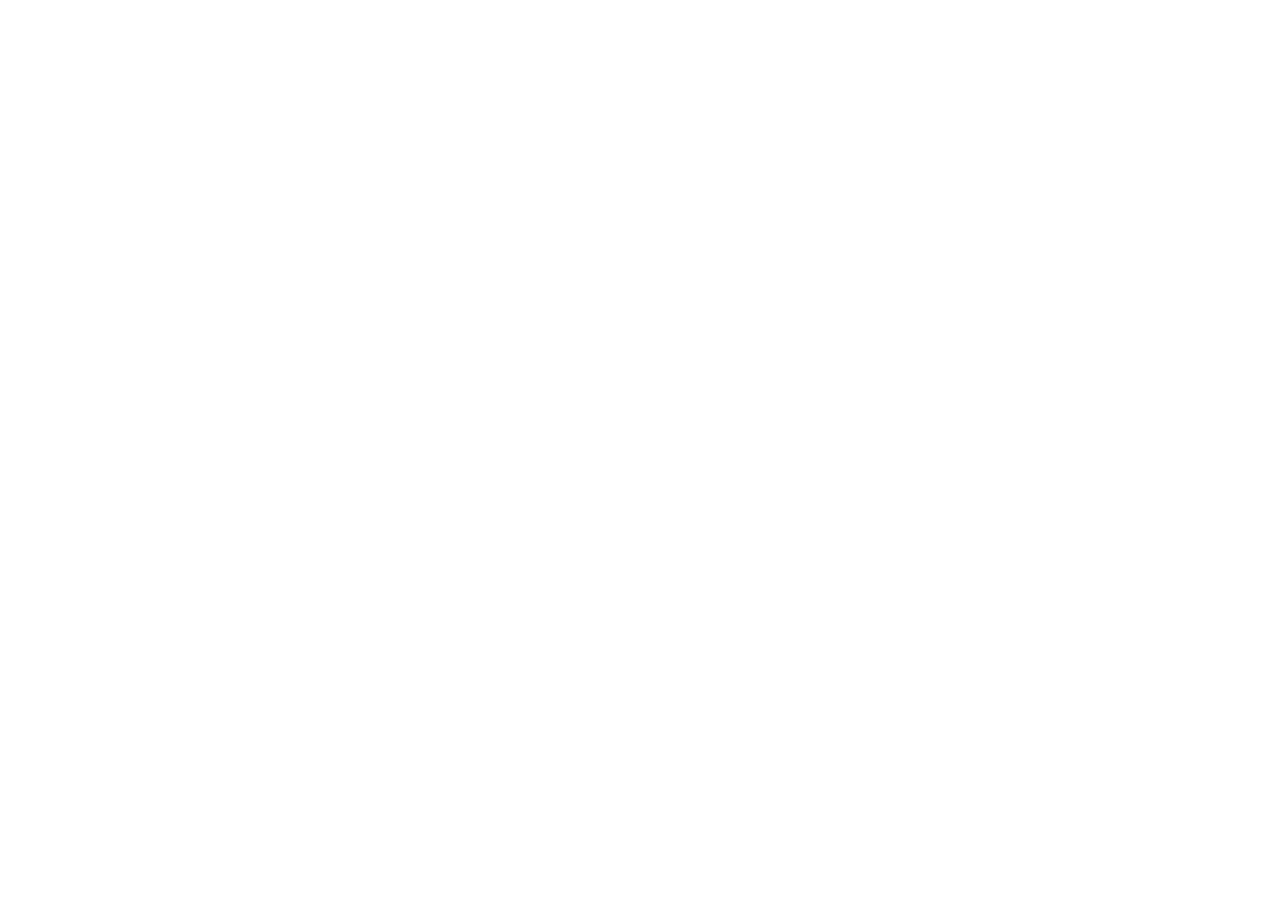
==== index.html @ 25b359d4 "Add files via upload" ====
<!doctype html>
<html lang="ne" data-lang="ne">
<head>
  <meta charset="utf-8">
  <meta name="viewport" content="width=device-width, initial-scale=1">
  <title>Shree Bidyeshwor Secondary School</title>
  <meta name="description" content="Official website of Shree Bidyeshwor Secondary School">
  <link rel="icon" type="image/jpeg" href="assets/logo.jpg">
  <link rel="apple-touch-icon" href="assets/logo.jpg">
  <link rel="stylesheet" href="style.css">
  <script src="script.js" defer></script>
</head>
<body>

<nav class="nav">
  <div class="container nav__wrap">
    <a class="brand" href="index.html">
      <img src="assets/logo.jpg" alt="School logo" class="brand__logo">
      <div class="brand__copy">
        <strong data-lang="ne">श्री विद्येश्वर माध्यमिक विद्यालय</strong>
        <strong data-lang="en">Shree Bidyeshwor Secondary School</strong>
        <span data-lang="ne">टेम्केमैयुङ–८, गोगने, भोजपुर, कोशी प्रदेश, नेपाल</span>
        <span data-lang="en">Temkemaiyung-8, Gogane, Bhojpur, Koshi Province, Nepal</span>
      </div>
    </a>

    <button class="nav__toggle" aria-label="Toggle menu" onclick="toggleMenu()">☰</button>

    <div class="nav__menu" id="navMenu">
      <a class="active" href="index.html">Home / गृहपृष्ठ</a><a class="" href="about.html">About / परिचय</a><a class="" href="academics.html">Academics / शैक्षिक</a><a class="" href="teachers.html">Teachers / शिक्षक</a><a class="" href="achievements.html">Achievements / उपलब्धि</a><a class="" href="gallery.html">Gallery / ग्यालरी</a><a class="" href="notices.html">Notices / सूचना</a><a class="" href="downloads.html">Downloads / डाउनलोड</a><a class="" href="contact.html">Contact / सम्पर्क</a>
      <div class="nav__lang">
        <button class="langbtn" onclick="setLang('ne')">नेपाली</button>
        <button class="langbtn langbtn--soft" onclick="setLang('en')">English</button>
      </div>
    </div>
  </div>
</nav>


<main>
  
<section class="hero">
  <div class="container hero__panel">
    <div class="hero__inner">
      <div>
        <div class="hero__badge" data-lang="ne">८५ वर्षको शैक्षिक यात्रा</div>
        <div class="hero__badge" data-lang="en">85 years of educational service</div>
        <h1 class="hero__title" data-lang="ne">श्री विद्येश्वर माध्यमिक विद्यालय</h1>
        <h1 class="hero__title" data-lang="en">Shree Bidyeshwor Secondary School</h1>
        <p class="hero__lead" data-lang="ne">ज्ञान, अनुशासन र संस्कारसहित गुणस्तरीय शिक्षा — टेम्केमैयुङ–८, गोगने, भोजपुर, कोशी प्रदेश, नेपाल मा अवस्थित विद्यालयले समुदायको सहयोगमा निरन्तर उत्कृष्टता हासिल गर्दै आएको छ।</p>
        <p class="hero__lead" data-lang="en">Quality Education with Knowledge, Discipline and Values — Located in Temkemaiyung-8, Gogane, Bhojpur, Koshi Province, Nepal, the school continues to excel with strong community support.</p>
        <div class="hero__actions">
          <a class="btn btn--light" href="about.html">About Us / हाम्रो बारेमा</a>
          <a class="btn btn--outline" href="contact.html">Contact / सम्पर्क</a>
        </div>
      </div>
      <div class="hero__media">
        <img id="heroImage" src="assets/campus-1.jpg" alt="School image">
        <div class="hero__caption" id="heroCaption">विद्यालयको मुख्य भवन</div>
      </div>
    </div>
  </div>
</section>
  <section class="section">
    <div class="container">
      <div class="section__head">
        <div>
          <h2 data-lang="ne">मुख्य तथ्याङ्क</h2>
          <h2 data-lang="en">School Facts</h2>
          <p data-lang="ne">विद्यालयका महत्वपूर्ण सूचकहरू</p>
          <p data-lang="en">Important school indicators</p>
        </div>
      </div>
      <div class="grid grid--cards">
        <div class="card stat"><strong>1998 B.S.</strong><span data-lang="ne">स्थापना</span><span data-lang="en">Established</span></div>
        <div class="card stat"><strong>300+</strong><span data-lang="ne">विद्यार्थी</span><span data-lang="en">Students</span></div>
        <div class="card stat"><strong>18</strong><span data-lang="ne">शिक्षक/कर्मचारी</span><span data-lang="en">Staff</span></div>
        <div class="card stat"><strong>100%</strong><span data-lang="ne">SEE 2082</span><span data-lang="en">SEE 2082</span></div>
        <div class="card stat"><strong>Top</strong><span data-lang="ne">जिल्ला प्रथम</span><span data-lang="en">District Top</span></div>
      </div>
    </div>
  </section>

  <section class="section">
    <div class="container grid cols-2">
      <article class="card note">
        <h2 data-lang="ne">प्रधानाध्यापकको सन्देश</h2>
        <h2 data-lang="en">Principal's Message</h2>
        <p data-lang="ne">पूर्ण कुमारी प्रधानको नेतृत्वमा विद्यालयले गुणस्तरीय शिक्षासँगै अनुशासन, संस्कार र विद्यार्थीको सर्वाङ्गीण विकासलाई प्राथमिकता दिएको छ।</p>
        <p data-lang="en">Under Principal Purna Kumari Pradhan, the school emphasizes quality education, discipline, values, and holistic student development.</p>
      </article>
      <article class="card">
        <h2 data-lang="ne">सूचना पाटी</h2>
        <h2 data-lang="en">Notice Board</h2>
        <ul class="list">
          <li data-lang="ne">भर्ना, परीक्षा र छात्रवृत्ति सम्बन्धी सूचनाहरू यहीँ प्रकाशित हुनेछ।</li>
          <li data-lang="en">Admission, exam, and scholarship notices will be published here.</li>
          <li data-lang="ne">विद्यालयका कार्यक्रम र गतिविधिहरू नियमित अपडेट गरिनेछ।</li>
          <li data-lang="en">School events and activities will be updated regularly.</li>
        </ul>
      </article>
    </div>
  </section>

  <section class="section">
    <div class="container">
      <div class="section__head">
        <div>
          <h2 data-lang="ne">भर्खरका गतिविधिहरू</h2>
          <h2 data-lang="en">Recent Activities</h2>
          <p data-lang="ne">विद्यालयका तस्बिर र कार्यक्रमहरू</p>
          <p data-lang="en">School photos and events</p>
        </div>
      </div>
      <div class="media-grid">
        <figure class="span-6"><img src="assets/campus-1.jpg" alt="Campus 1"><figcaption data-lang="ne">विद्यालयको मुख्य भवन</figcaption><figcaption data-lang="en">Main school building</figcaption></figure>
        <figure class="span-6"><img src="assets/campus-2.jpg" alt="Campus 2"><figcaption data-lang="ne">शैक्षिक गतिविधि</figcaption><figcaption data-lang="en">Academic activity</figcaption></figure>
        <figure class="span-4"><img src="assets/campus-3.jpg" alt="Campus 3"><figcaption data-lang="ne">विद्यार्थी उपलब्धि</figcaption><figcaption data-lang="en">Student achievement</figcaption></figure>
        <figure class="span-4"><img src="assets/campus-4.jpg" alt="Campus 4"><figcaption data-lang="ne">समारोह तथा कार्यक्रम</figcaption><figcaption data-lang="en">Ceremony and events</figcaption></figure>
        <figure class="span-4"><img src="assets/logo.jpg" alt="Logo"><figcaption data-lang="ne">विद्यालय लोगो</figcaption><figcaption data-lang="en">School logo</figcaption></figure>
      </div>
    </div>
  </section>
</main>


<footer class="footer">
  <div class="container footer__grid">
    <div>
      <h3 data-lang="ne">श्री विद्येश्वर माध्यमिक विद्यालय</h3>
      <h3 data-lang="en">Shree Bidyeshwor Secondary School</h3>
      <p data-lang="ne">टेम्केमैयुङ–८, गोगने, भोजपुर, कोशी प्रदेश, नेपाल</p>
      <p data-lang="en">Temkemaiyung-8, Gogane, Bhojpur, Koshi Province, Nepal</p>
      <div class="social">
        <a class="social__link" href="https://www.facebook.com/share/189mHwxmXG/" target="_blank" rel="noreferrer">
          <svg viewBox="0 0 24 24" aria-hidden="true"><path d="M13.5 22v-8h2.7l.4-3.1h-3.1V8.8c0-.9.3-1.5 1.6-1.5h1.7V4.6c-.3 0-1.3-.1-2.5-.1-2.5 0-4.3 1.5-4.3 4.3V11H7.2V14h2.8v8h3.5z"/></svg>
          <span>Facebook</span>
        </a>
        <a class="social__link" href="https://www.google.com/maps?q=27.146269444444442,86.96556666666667" target="_blank" rel="noreferrer">
          <svg viewBox="0 0 24 24" aria-hidden="true"><path d="M12 2a7 7 0 0 0-7 7c0 5 7 13 7 13s7-8 7-13a7 7 0 0 0-7-7zm0 10.2A3.2 3.2 0 1 1 12 6.8a3.2 3.2 0 0 1 0 6.4z"/></svg>
          <span>Map</span>
        </a>
      </div>
    </div>
    <div>
      <h4 data-lang="ne">सम्पर्क</h4>
      <h4 data-lang="en">Contact</h4>
      <p><svg viewBox="0 0 24 24" aria-hidden="true"><path d="M6.6 10.8a15.4 15.4 0 0 0 6.6 6.6l2.2-2.2a1 1 0 0 1 1-.2 11 11 0 0 0 3.5.6 1 1 0 0 1 1 1V21a1 1 0 0 1-1 1A19 19 0 0 1 3 5a1 1 0 0 1 1-1h4.4a1 1 0 0 1 1 1 11 11 0 0 0 .6 3.5 1 1 0 0 1-.2 1l-2.2 2.3z"/></svg> 9842107319</p>
      <p><svg viewBox="0 0 24 24" aria-hidden="true"><path d="M6.6 10.8a15.4 15.4 0 0 0 6.6 6.6l2.2-2.2a1 1 0 0 1 1-.2 11 11 0 0 0 3.5.6 1 1 0 0 1 1 1V21a1 1 0 0 1-1 1A19 19 0 0 1 3 5a1 1 0 0 1 1-1h4.4a1 1 0 0 1 1 1 11 11 0 0 0 .6 3.5 1 1 0 0 1-.2 1l-2.2 2.3z"/></svg> 9864689645</p>
      <p>bidyeshworsec@gmail.com</p>
    </div>
    <div>
      <h4 data-lang="ne">छिटो लिङ्क</h4>
      <h4 data-lang="en">Quick Links</h4>
      <p><a href="notices.html">Notice Board</a></p>
      <p><a href="downloads.html">Downloads</a></p>
      <p><a href="contact.html">Location</a></p>
    </div>
  </div>
  <div class="footer__bottom">© 2026 Shree Bidyeshwor Secondary School</div>
</footer>

</body>
</html>
---- style.css ----
:root{
  --bg:#eef4fb;
  --card:#ffffff;
  --text:#16324f;
  --muted:#62748b;
  --primary:#0b4d8a;
  --primary2:#116db2;
  --accent:#eaf4ff;
  --border:#dbe6f2;
  --shadow:0 18px 42px rgba(16, 42, 74, .10);
  --radius:24px;
}
*{box-sizing:border-box}
html,body{margin:0;padding:0}
body{
  font-family:system-ui,-apple-system,BlinkMacSystemFont,"Segoe UI",Roboto,Arial,sans-serif;
  color:var(--text);
  background:
    radial-gradient(circle at top left, rgba(17,109,178,.12), transparent 24%),
    linear-gradient(180deg, #edf5ff 0%, #f8fbff 20%, #eef4fb 100%);
  line-height:1.65;
}
a{color:inherit;text-decoration:none}
img{max-width:100%;display:block}
.container{width:min(1180px, calc(100% - 28px)); margin:0 auto}
[data-lang]{display:none}
html[data-lang="ne"] [data-lang="ne"]{display:block}
html[data-lang="en"] [data-lang="en"]{display:block}
html[data-lang="ne"] [data-lang="both"], html[data-lang="en"] [data-lang="both"]{display:block}
.nav{
  position:sticky; top:0; z-index:100;
  background:rgba(255,255,255,.88);
  backdrop-filter: blur(14px);
  border-bottom:1px solid rgba(219,230,242,.9);
}
.nav__wrap{
  display:flex; align-items:center; justify-content:space-between; gap:14px;
  padding:12px 0;
}
.brand{display:flex; align-items:center; gap:12px; min-width:0}
.brand__logo{
  width:58px; height:58px; object-fit:cover; border-radius:18px;
  box-shadow:0 10px 20px rgba(11,77,138,.16);
}
.brand__copy{display:flex; flex-direction:column; line-height:1.1; min-width:0}
.brand__copy strong{font-size:1rem}
.brand__copy span{font-size:.92rem; color:var(--muted); margin-top:4px}
.nav__menu{
  display:flex; align-items:center; gap:8px; flex-wrap:wrap; justify-content:flex-end;
}
.nav__menu a{
  padding:10px 12px; border-radius:999px;
  color:var(--text); font-size:.94rem;
}
.nav__menu a:hover, .nav__menu a.active{background:var(--accent)}
.nav__lang{display:flex; gap:8px; margin-left:6px}
.langbtn{
  border:0; cursor:pointer; border-radius:999px; padding:10px 14px;
  background:var(--primary); color:white; font-weight:800;
}
.langbtn--soft{background:#e9f3ff; color:var(--primary)}
.nav__toggle{
  display:none; border:0; cursor:pointer;
  width:42px; height:42px; border-radius:12px;
  background:#eef5ff; color:var(--primary); font-size:1.2rem;
}

.hero{padding:26px 0 10px}
.hero__panel{
  overflow:hidden; border-radius:32px;
  background:
    linear-gradient(135deg, rgba(5, 32, 61, .50), rgba(11,77,138,.78), rgba(17,109,178,.86)),
    url('assets/campus-1.jpg') center/cover no-repeat;
  color:white;
  box-shadow:var(--shadow);
}
.hero__inner{
  display:grid; grid-template-columns:1.05fr .95fr; gap:22px;
  padding:34px;
  align-items:center;
  min-height:420px;
}
.hero__badge{
  display:inline-flex; align-items:center; gap:8px;
  background:rgba(255,255,255,.14);
  padding:8px 12px; border-radius:999px;
  border:1px solid rgba(255,255,255,.18);
  margin-bottom:14px; font-weight:700; font-size:.94rem;
}
.hero__title{
  margin:0 0 12px; font-size:clamp(2rem,4vw,3.8rem); line-height:1.06;
}
.hero__lead{margin:0 0 18px; color:rgba(255,255,255,.94); font-size:1.05rem; max-width:63ch}
.hero__actions{display:flex; flex-wrap:wrap; gap:12px; margin-top:18px}
.btn{
  display:inline-flex; align-items:center; justify-content:center;
  padding:12px 18px; border-radius:999px; border:0; cursor:pointer;
  font-weight:800;
}
.btn--light{background:white; color:var(--primary)}
.btn--outline{background:transparent; color:white; border:1px solid rgba(255,255,255,.36)}
.hero__media{
  border-radius:28px; overflow:hidden; position:relative;
  min-height:360px;
  background:rgba(255,255,255,.10); border:1px solid rgba(255,255,255,.14);
}
.hero__media img{width:100%; height:100%; object-fit:cover}
.hero__caption{
  position:absolute; left:16px; bottom:16px;
  background:rgba(255,255,255,.96); color:var(--primary);
  border-radius:18px; padding:12px 14px; font-weight:800;
  box-shadow:0 18px 35px rgba(0,0,0,.18);
}

.section{padding:22px 0}
.section__head{
  display:flex; justify-content:space-between; align-items:end; gap:16px;
  margin-bottom:16px;
}
.section__head h2{margin:0; font-size:1.8rem}
.section__head p{margin:0; color:var(--muted)}
.grid{display:grid; gap:18px}
.cols-2{grid-template-columns:repeat(2,minmax(0,1fr))}
.cols-3{grid-template-columns:repeat(3,minmax(0,1fr))}
.cols-4{grid-template-columns:repeat(4,minmax(0,1fr))}
.grid--cards{grid-template-columns:repeat(12,1fr)}
.card{
  background:var(--card);
  border:1px solid var(--border);
  border-radius:var(--radius);
  padding:22px;
  box-shadow:var(--shadow);
}
.stat{grid-column:span 2; text-align:center}
.stat strong{display:block; font-size:1.62rem; color:var(--primary); margin-bottom:6px}
.stat span{display:block; color:var(--muted)}
.note{
  background:linear-gradient(180deg,#ffffff 0%, #f4f9ff 100%);
  border-left:5px solid var(--primary);
}
.list{margin:0; padding-left:18px}
.list li{margin:8px 0}
.media-grid{
  display:grid; grid-template-columns:repeat(12,1fr); gap:16px;
}
.media-grid figure{
  margin:0; border-radius:20px; overflow:hidden;
  border:1px solid var(--border); background:white; box-shadow:var(--shadow);
}
.media-grid img{width:100%; height:250px; object-fit:cover}
.media-grid figcaption{padding:12px 14px; color:var(--muted); font-size:.95rem}
.span-6{grid-column:span 6}
.span-4{grid-column:span 4}
.span-8{grid-column:span 8}
.timeline{display:grid; gap:12px}
.timeline__item{
  display:flex; gap:14px; align-items:center; padding:14px 16px;
  border-radius:18px; background:white; border:1px solid var(--border);
}
.timeline__item strong{min-width:32px; color:var(--primary)}
.teacher{
  display:flex; gap:14px; align-items:center; padding:14px 0;
}
.teacher img{
  width:72px; height:72px; object-fit:cover; border-radius:18px;
  border:1px solid var(--border);
}
.teacher__meta strong{display:block}
.teacher__meta span{display:block; color:var(--muted)}
.download-item{
  display:flex; align-items:center; justify-content:space-between; gap:14px;
  border:1px solid var(--border); border-radius:18px; padding:16px; background:white;
}
.small{color:var(--muted); font-size:.95rem}
.contact-grid{
  display:grid; grid-template-columns:1.02fr .98fr; gap:18px;
}
.map{
  min-height:380px; border-radius:20px; overflow:hidden;
  border:1px solid var(--border); box-shadow:var(--shadow); background:#eef5fb;
}
.map iframe{width:100%; height:100%; border:0}
.footer{
  background:#061e36; color:#e9f3ff; margin-top:24px;
}
.footer__grid{
  padding:28px 0;
  display:grid; grid-template-columns:repeat(3,1fr); gap:18px;
}
.footer a{color:#cfe6ff}
.footer__bottom{
  border-top:1px solid rgba(255,255,255,.08);
  text-align:center; padding:14px 0; color:#c2d4e8;
}
.social{
  display:flex; gap:12px; flex-wrap:wrap; margin-top:10px;
}
.social__link{
  display:inline-flex; align-items:center; gap:8px;
  padding:10px 12px; border-radius:999px;
  background:rgba(255,255,255,.07); border:1px solid rgba(255,255,255,.12);
}
.social__icon{width:18px; height:18px; fill:currentColor; flex:none}
.page-hero{padding:28px 0 10px}
.page-hero__box{
  background:linear-gradient(135deg,#ffffff 0%, #eef6ff 100%);
  border:1px solid var(--border);
  border-radius:28px;
  box-shadow:var(--shadow);
  padding:26px;
}
.page-hero__box h1{margin:0 0 8px; font-size:clamp(1.8rem,3vw,2.7rem)}
.page-hero__box p{margin:0; color:var(--muted); max-width:70ch}
.notice-card{display:grid; gap:10px}
.notice-card__top{
  display:flex; flex-wrap:wrap; gap:8px; align-items:center;
}
.badge{
  display:inline-flex; align-items:center;
  padding:6px 10px; border-radius:999px; font-size:.85rem; font-weight:800;
}
.badge--blue{background:#eaf3ff; color:var(--primary)}
.badge--green{background:#e7fff0; color:#0c8a44}
.badge--orange{background:#fff1df; color:#a86100}
.notice-card h3{margin:0}
.notice-card p{margin:0; color:var(--muted)}
.notice-card__meta{display:flex; flex-wrap:wrap; gap:10px; color:var(--muted); font-size:.92rem}
.pdf-btn{
  display:inline-flex; align-items:center; gap:8px;
  padding:12px 16px; border-radius:999px;
  background:var(--primary); color:white; font-weight:800; border:0;
}
.pdf-btn svg{width:18px; height:18px; fill:currentColor}

@media (max-width: 1040px){
  .hero__inner, .contact-grid{grid-template-columns:1fr}
  .stat{grid-column:span 4}
  .cols-2,.cols-3,.cols-4{grid-template-columns:1fr}
  .media-grid .span-6,.media-grid .span-4,.media-grid .span-8{grid-column:span 12}
  .footer__grid{grid-template-columns:1fr}
}
@media (max-width: 820px){
  .nav__toggle{display:inline-flex; align-items:center; justify-content:center}
  .nav__menu{
    display:none; position:absolute; left:14px; right:14px; top:74px;
    background:white; padding:14px; border-radius:20px;
    border:1px solid var(--border); box-shadow:var(--shadow);
  }
  .nav__menu.open{display:flex; flex-direction:column; align-items:stretch}
  .nav__menu a,.nav__menu .nav__lang,.nav__menu button{width:100%}
  .nav__lang{margin-left:0}
  .brand__copy span{max-width:220px}
}
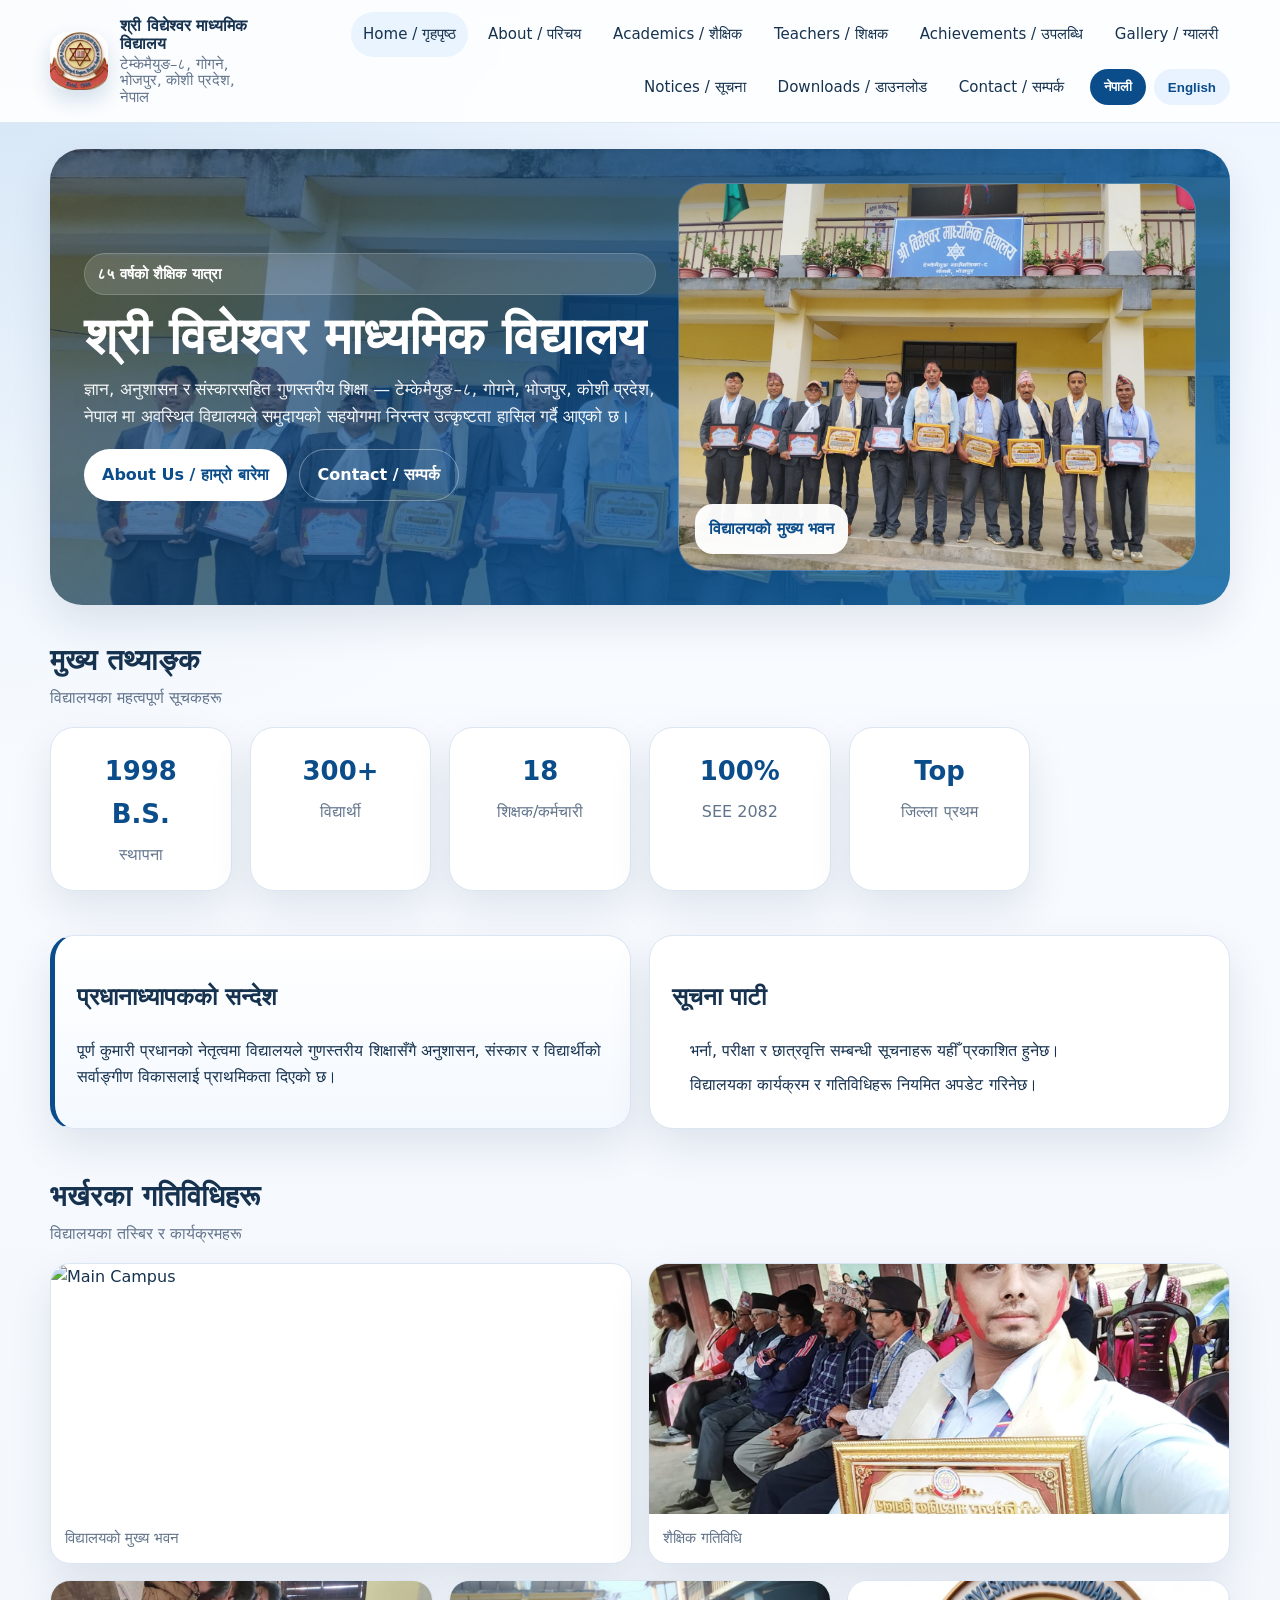
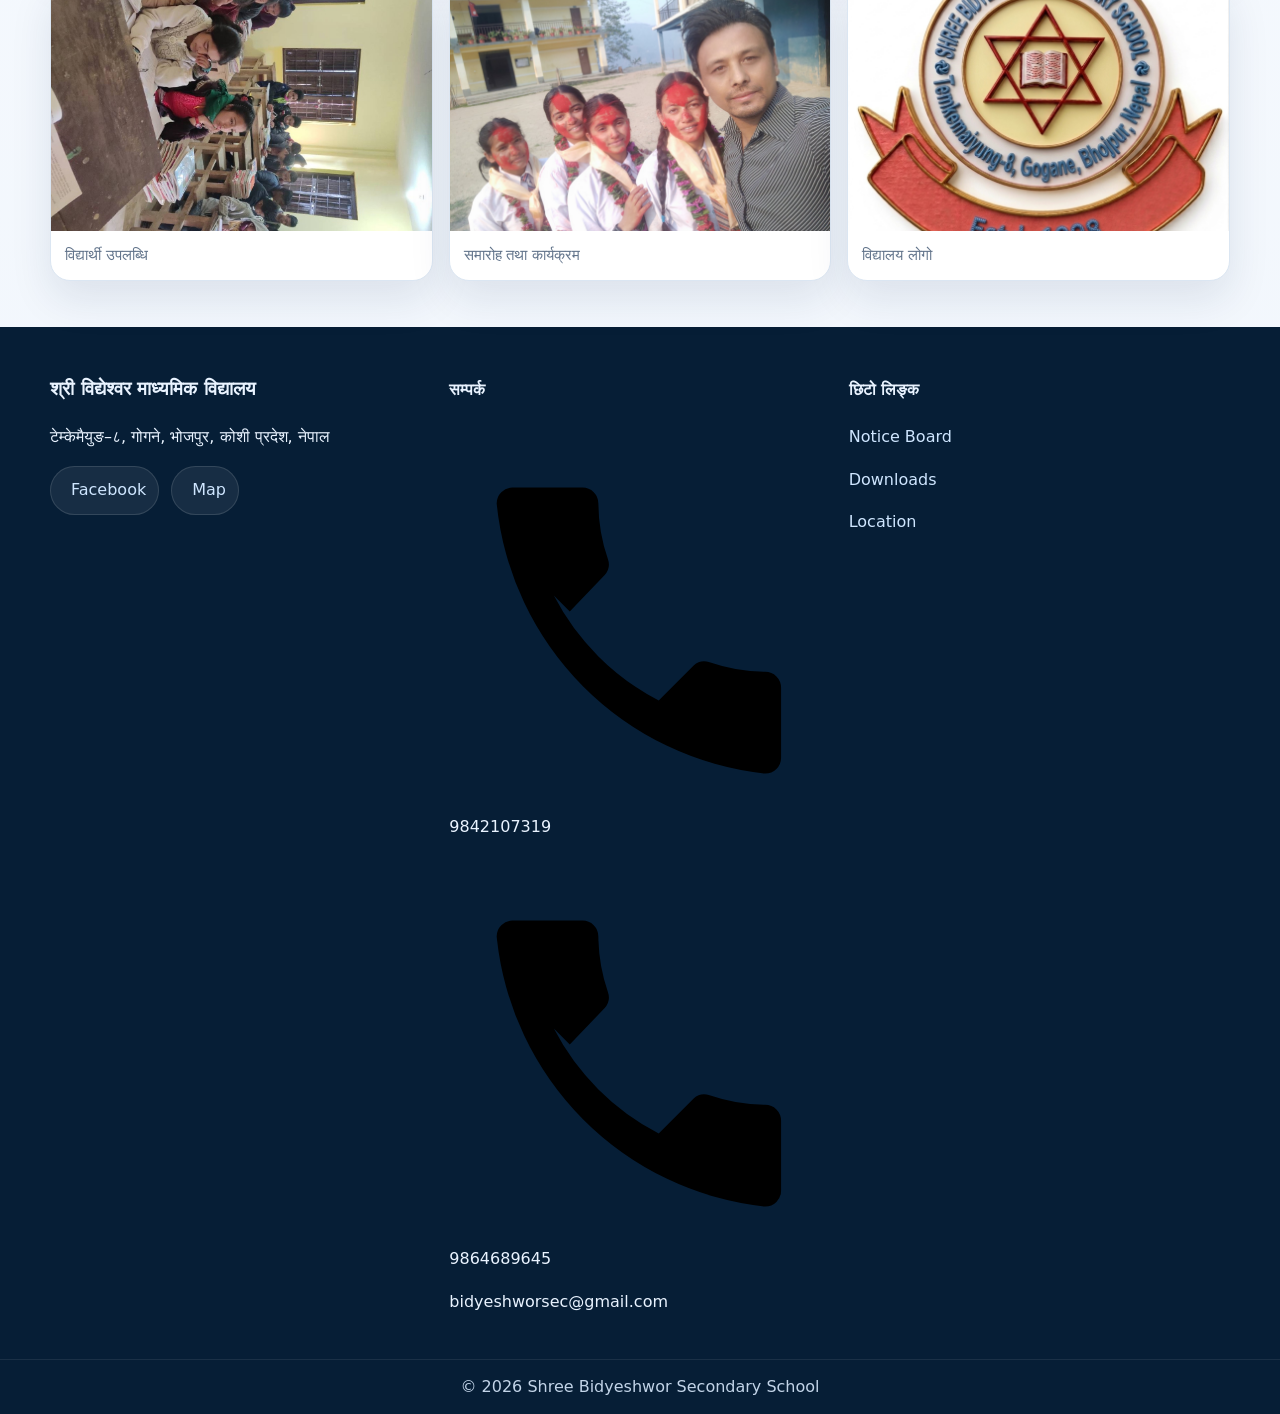
==== commit 7ad95dd6: "Add files via upload" ====
--- a/index.html
+++ b/index.html
@@ -55,8 +55,10 @@
         </div>
       </div>
       <div class="hero__media">
-        <img id="heroImage" src="assets/campus-1.jpg" alt="School image">
-        <div class="hero__caption" id="heroCaption">विद्यालयको मुख्य भवन</div>
+        <img id="heroImage" src="assets/main-campus.jpg" alt="School Main Campus">
+        <div class="hero__caption" id="heroCaption">
+श्री विद्योश्वर माध्यमिक विद्यालयको मुख्य परिसर
+</div>
       </div>
     </div>
   </div>
@@ -113,7 +115,7 @@
         </div>
       </div>
       <div class="media-grid">
-        <figure class="span-6"><img src="assets/campus-1.jpg" alt="Campus 1"><figcaption data-lang="ne">विद्यालयको मुख्य भवन</figcaption><figcaption data-lang="en">Main school building</figcaption></figure>
+        <figure class="span-6"><img src="assets/main-campus.jpg" alt="Main Campus"><figcaption data-lang="ne">विद्यालयको मुख्य भवन</figcaption><figcaption data-lang="en">Main school building</figcaption></figure>
         <figure class="span-6"><img src="assets/campus-2.jpg" alt="Campus 2"><figcaption data-lang="ne">शैक्षिक गतिविधि</figcaption><figcaption data-lang="en">Academic activity</figcaption></figure>
         <figure class="span-4"><img src="assets/campus-3.jpg" alt="Campus 3"><figcaption data-lang="ne">विद्यार्थी उपलब्धि</figcaption><figcaption data-lang="en">Student achievement</figcaption></figure>
         <figure class="span-4"><img src="assets/campus-4.jpg" alt="Campus 4"><figcaption data-lang="ne">समारोह तथा कार्यक्रम</figcaption><figcaption data-lang="en">Ceremony and events</figcaption></figure>
--- a/style.css
+++ b/style.css
@@ -24,7 +24,12 @@
 a{color:inherit;text-decoration:none}
 img{max-width:100%;display:block}
 .container{width:min(1180px, calc(100% - 28px)); margin:0 auto}
-[data-lang]{display:none}
+html[data-lang="ne"] [data-lang="en"]{display:none}
+html[data-lang="en"] [data-lang="ne"]{display:none}
+html[data-lang="ne"] [data-lang="ne"],
+html[data-lang="en"] [data-lang="en"],
+html[data-lang="ne"] [data-lang="both"],
+html[data-lang="en"] [data-lang="both"]{display:block}
 html[data-lang="ne"] [data-lang="ne"]{display:block}
 html[data-lang="en"] [data-lang="en"]{display:block}
 html[data-lang="ne"] [data-lang="both"], html[data-lang="en"] [data-lang="both"]{display:block}
